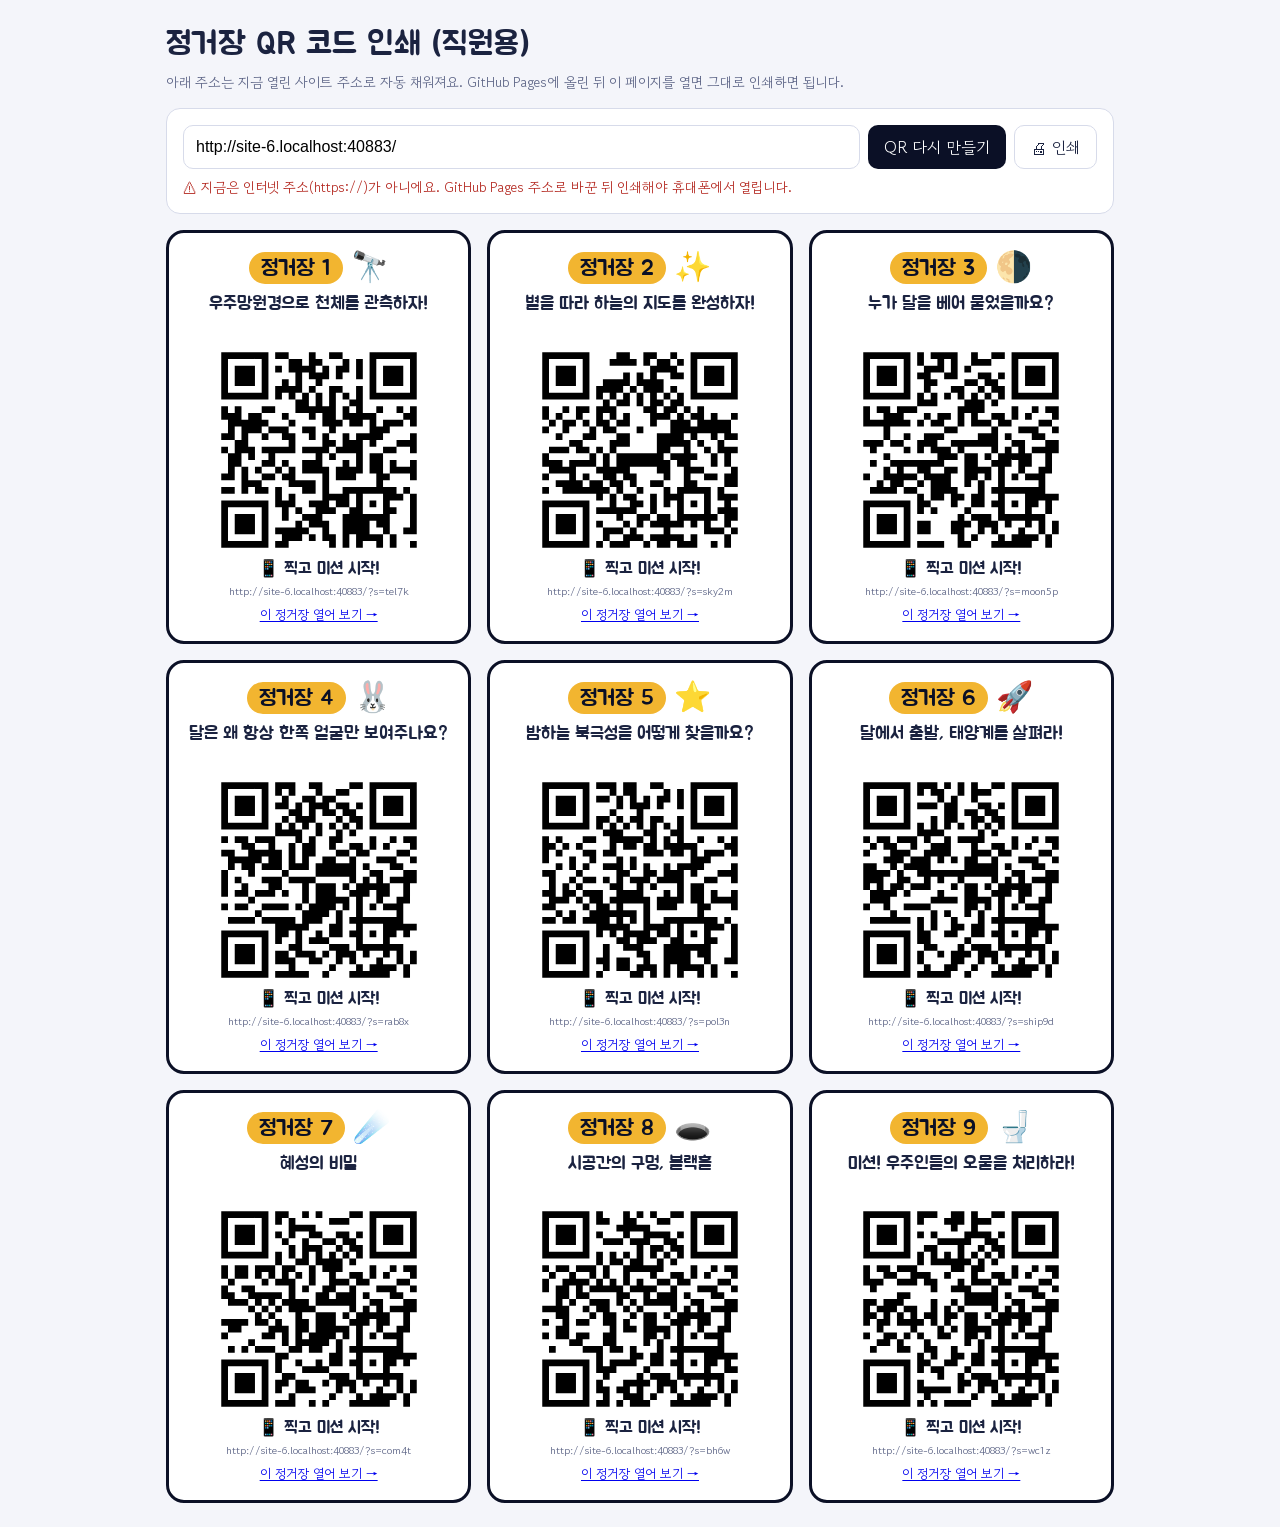
==== qr.html @ aedb0180 "Add files via upload" ====
<!doctype html>
<html lang="ko">
<head>
  <meta charset="utf-8">
  <meta name="viewport" content="width=device-width, initial-scale=1">
  <meta name="robots" content="noindex">
  <title>QR 인쇄 (직원용)</title>
  <link href="https://fonts.googleapis.com/css2?family=Jua&family=Gowun+Dodum&display=swap" rel="stylesheet">
  <style>
    :root { --ink: #1b2340; --soft: #5b6385; --line: #d7dbea; --gold: #f2b530; --navy: #0b1026; }
    * { box-sizing: border-box; }
    body { margin: 0; font-family: "Gowun Dodum", "Apple SD Gothic Neo", sans-serif; color: var(--ink); background: #f4f5fa; }
    .wrap { max-width: 980px; margin: 0 auto; padding: 24px 16px; }
    h1 { font-family: "Jua", sans-serif; font-weight: 400; margin: 0 0 6px; }
    .panel { background: #fff; border: 1px solid var(--line); border-radius: 14px; padding: 16px; margin: 16px 0; }
    .row { display: flex; gap: 8px; flex-wrap: wrap; align-items: center; }
    input { flex: 1 1 320px; min-height: 44px; padding: 8px 12px; font-size: 16px; border: 1px solid var(--line); border-radius: 10px; }
    button { min-height: 44px; padding: 8px 16px; font-size: 16px; border-radius: 10px; border: 0; cursor: pointer; background: var(--navy); color: #fff; font-family: inherit; }
    button.alt { background: #fff; color: var(--ink); border: 1px solid var(--line); }
    .note { color: var(--soft); font-size: 14px; margin: 8px 0 0; }
    .warn { color: #b3261e; }
    .cards { display: grid; grid-template-columns: repeat(auto-fill, minmax(280px, 1fr)); gap: 16px; }
    .qcard {
      background: #fff; border: 3px solid var(--navy); border-radius: 18px; padding: 16px;
      text-align: center; break-inside: avoid; page-break-inside: avoid;
    }
    .qcard .top { display: flex; align-items: center; justify-content: center; gap: 8px; font-family: "Jua", sans-serif; font-size: 22px; }
    .qcard .num { background: var(--gold); color: var(--navy); border-radius: 999px; padding: 2px 12px; }
    .qcard .icon { font-size: 30px; }
    .qcard .ttl { font-family: "Jua", sans-serif; font-size: 18px; margin: 6px 0 10px; min-height: 2.6em; }
    .qcard .qr svg { width: 200px; height: 200px; display: block; margin: 0 auto; }
    .qcard .cta { font-family: "Jua", sans-serif; font-size: 17px; margin-top: 8px; }
    .qcard .url { font-size: 11px; color: var(--soft); word-break: break-all; margin-top: 4px; }
    .qcard .test { font-size: 13px; margin-top: 6px; display: inline-block; }
    @media print {
      body { background: #fff; }
      .no-print { display: none !important; }
      .wrap { padding: 0; max-width: none; }
      .cards { grid-template-columns: repeat(2, 1fr); gap: 10mm; }
      .qcard { height: 125mm; display: flex; flex-direction: column; justify-content: center; }
      .qcard .qr svg { width: 62mm; height: 62mm; }
      .qcard .test { display: none; }
      @page { size: A4; margin: 12mm; }
    }
  </style>
</head>
<body>
  <div class="wrap">
    <div class="no-print">
      <h1>정거장 QR 코드 인쇄 (직원용)</h1>
      <p class="note">아래 주소는 지금 열린 사이트 주소로 자동 채워져요. GitHub Pages에 올린 뒤 이 페이지를 열면 그대로 인쇄하면 됩니다.</p>
      <div class="panel">
        <div class="row">
          <input id="base" type="text" aria-label="사이트 주소">
          <button id="apply">QR 다시 만들기</button>
          <button class="alt" onclick="window.print()">🖨 인쇄</button>
        </div>
        <p class="note" id="base-warn"></p>
      </div>
    </div>
    <div class="cards" id="cards"></div>
  </div>

  <script src="js/data.js"></script>
  <script src="js/vendor/qrcode.js"></script>
  <script>
    (function () {
      var M = window.MISSION;
      var input = document.getElementById("base");
      var warn = document.getElementById("base-warn");

      function defaultBase() {
        var p = location.href.split("?")[0].split("#")[0];
        return p.replace(/qr\.html$/, "");
      }
      function esc(t) { return String(t).replace(/[&<>"]/g, function (c) { return { "&": "&amp;", "<": "&lt;", ">": "&gt;", '"': "&quot;" }[c]; }); }

      function render() {
        var base = input.value.trim();
        if (base && !/\/$/.test(base)) base += "/";
        warn.textContent = /^https:\/\//.test(base) ? "" :
          "⚠ 지금은 인터넷 주소(https://)가 아니에요. GitHub Pages 주소로 바꾼 뒤 인쇄해야 휴대폰에서 열립니다.";
        warn.className = "note" + (warn.textContent ? " warn" : "");

        document.getElementById("cards").innerHTML = M.stations.map(function (s, i) {
          var url = base + "?s=" + encodeURIComponent(s.code);
          var qr = qrcode(0, "M");
          qr.addData(url);
          qr.make();
          return '<div class="qcard">' +
            '<div class="top"><span class="num">정거장 ' + (i + 1) + '</span><span class="icon">' + s.icon + '</span></div>' +
            '<div class="ttl">' + esc(s.title) + '</div>' +
            '<div class="qr">' + qr.createSvgTag({ cellSize: 6, margin: 2, scalable: true }) + '</div>' +
            '<div class="cta">📱 찍고 미션 시작!</div>' +
            '<div class="url">' + esc(url) + '</div>' +
            '<a class="test no-print" href="' + esc(url) + '" target="_blank">이 정거장 열어 보기 →</a>' +
          '</div>';
        }).join("");
      }

      input.value = defaultBase();
      document.getElementById("apply").addEventListener("click", render);
      input.addEventListener("keydown", function (e) { if (e.key === "Enter") render(); });
      render();
    })();
  </script>
</body>
</html>
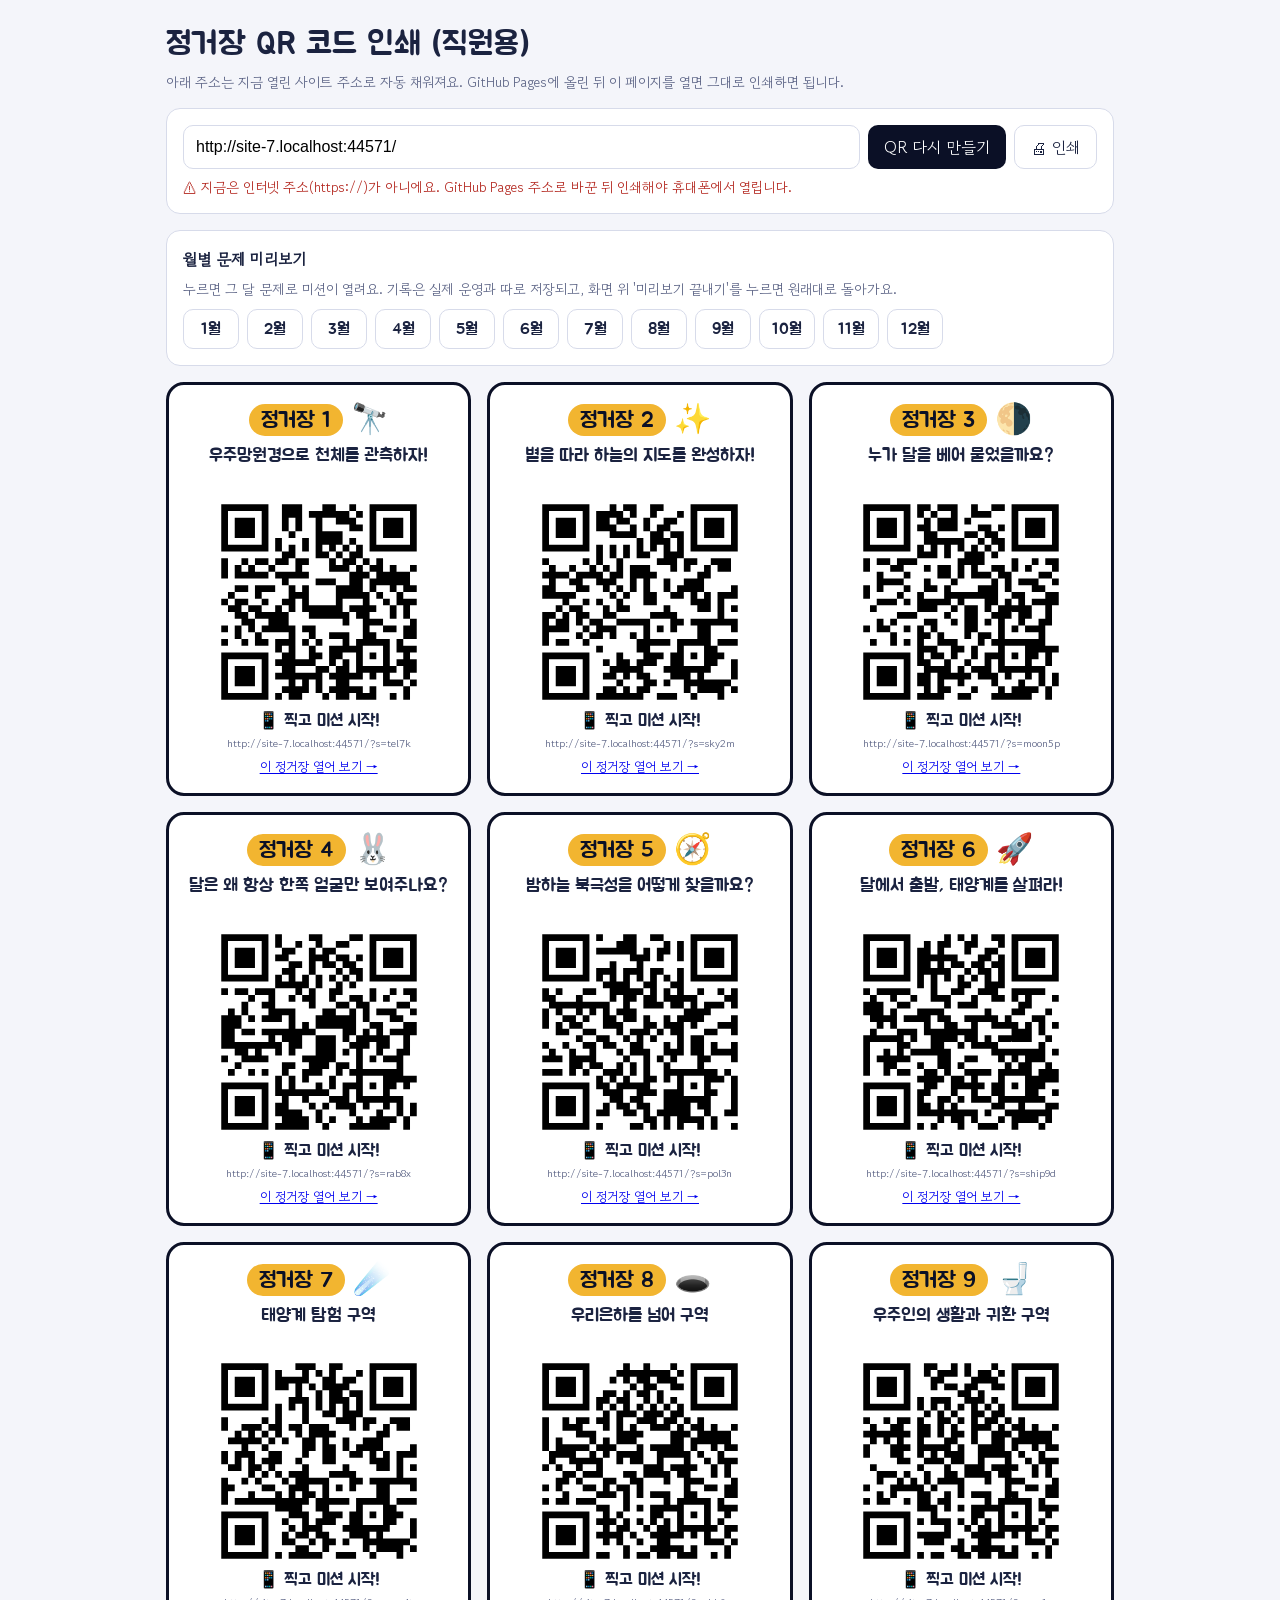
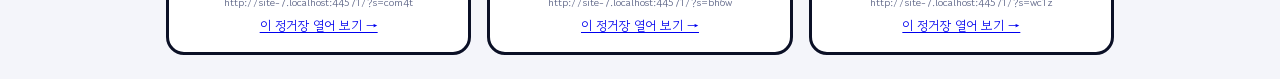
==== commit f0e8e622: "Add files via upload" ====
--- a/qr.html
+++ b/qr.html
@@ -20,6 +20,8 @@
     .note { color: var(--soft); font-size: 14px; margin: 8px 0 0; }
     .warn { color: #b3261e; }
     .cards { display: grid; grid-template-columns: repeat(auto-fill, minmax(280px, 1fr)); gap: 16px; }
+    .mbtn { display: inline-flex; align-items: center; justify-content: center; min-width: 56px; min-height: 40px; border-radius: 10px; border: 1px solid var(--line); text-decoration: none; color: var(--ink); background: #fff; font-family: "Jua", sans-serif; }
+    .mbtn:hover { border-color: var(--navy); }
     .qcard {
       background: #fff; border: 3px solid var(--navy); border-radius: 18px; padding: 16px;
       text-align: center; break-inside: avoid; page-break-inside: avoid;
@@ -37,7 +39,9 @@
       .no-print { display: none !important; }
       .wrap { padding: 0; max-width: none; }
       .cards { grid-template-columns: repeat(2, 1fr); gap: 10mm; }
-      .qcard { height: 125mm; display: flex; flex-direction: column; justify-content: center; }
+      .mbtn { display: inline-flex; align-items: center; justify-content: center; min-width: 56px; min-height: 40px; border-radius: 10px; border: 1px solid var(--line); text-decoration: none; color: var(--ink); background: #fff; font-family: "Jua", sans-serif; }
+    .mbtn:hover { border-color: var(--navy); }
+    .qcard { height: 125mm; display: flex; flex-direction: column; justify-content: center; }
       .qcard .qr svg { width: 62mm; height: 62mm; }
       .qcard .test { display: none; }
       @page { size: A4; margin: 12mm; }
@@ -57,15 +61,20 @@
         </div>
         <p class="note" id="base-warn"></p>
       </div>
+      <div class="panel">
+        <b>월별 문제 미리보기</b>
+        <p class="note">누르면 그 달 문제로 미션이 열려요. 기록은 실제 운영과 따로 저장되고, 화면 위 '미리보기 끝내기'를 누르면 원래대로 돌아가요.</p>
+        <div class="row" id="months" style="margin-top:10px"></div>
+      </div>
     </div>
     <div class="cards" id="cards"></div>
   </div>
 
-  <script src="js/data.js"></script>
+  <script src="js/config.js"></script>
   <script src="js/vendor/qrcode.js"></script>
   <script>
     (function () {
-      var M = window.MISSION;
+      var M = window.MISSION_CONFIG;
       var input = document.getElementById("base");
       var warn = document.getElementById("base-warn");
 
@@ -89,7 +98,7 @@
           qr.make();
           return '<div class="qcard">' +
             '<div class="top"><span class="num">정거장 ' + (i + 1) + '</span><span class="icon">' + s.icon + '</span></div>' +
-            '<div class="ttl">' + esc(s.title) + '</div>' +
+            '<div class="ttl">' + esc(s.exhibit) + '</div>' +
             '<div class="qr">' + qr.createSvgTag({ cellSize: 6, margin: 2, scalable: true }) + '</div>' +
             '<div class="cta">📱 찍고 미션 시작!</div>' +
             '<div class="url">' + esc(url) + '</div>' +
@@ -98,6 +107,9 @@
         }).join("");
       }
 
+      var mb = "";
+      for (var m = 1; m <= 12; m++) mb += '<a class="mbtn" target="_blank" href="index.html?set=' + m + '">' + m + "월</a>";
+      document.getElementById("months").innerHTML = mb;
       input.value = defaultBase();
       document.getElementById("apply").addEventListener("click", render);
       input.addEventListener("keydown", function (e) { if (e.key === "Enter") render(); });
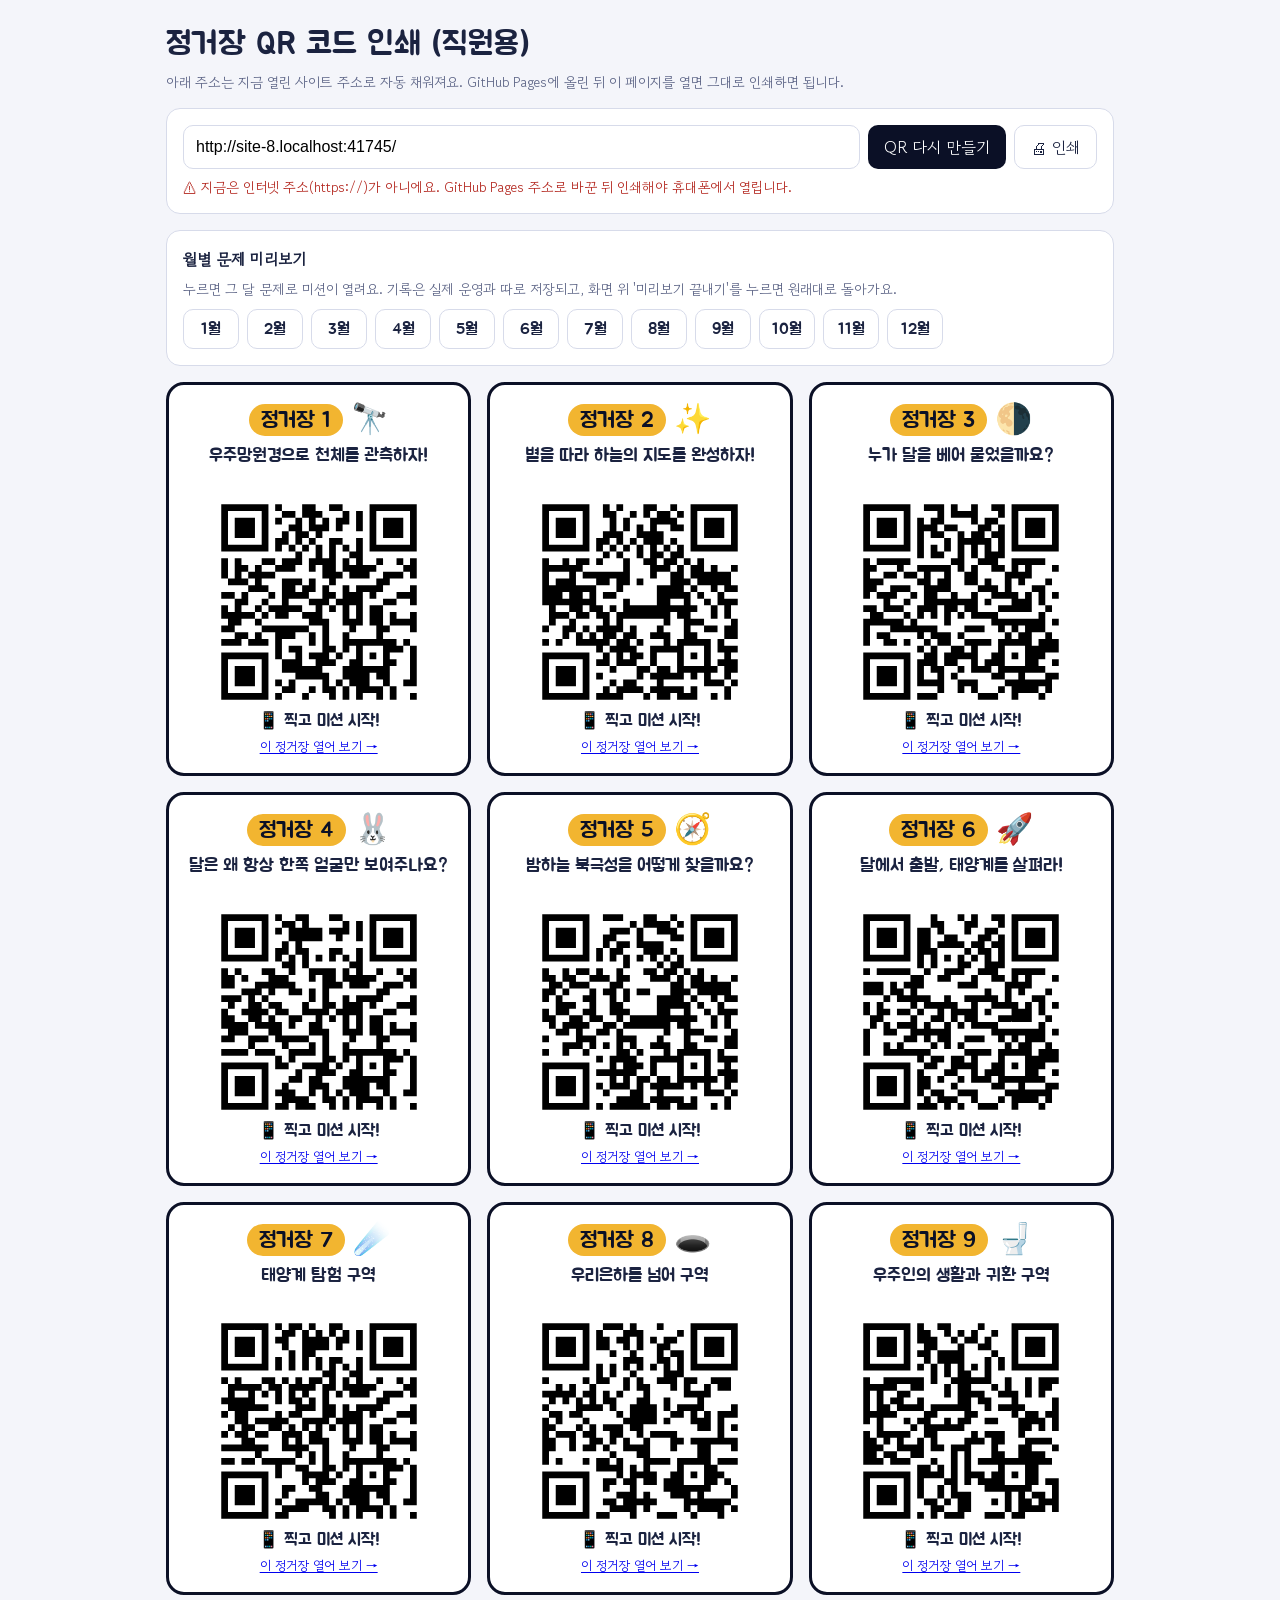
==== commit b4f5774b: "Update qr.html" ====
--- a/qr.html
+++ b/qr.html
@@ -101,7 +101,7 @@
             '<div class="ttl">' + esc(s.exhibit) + '</div>' +
             '<div class="qr">' + qr.createSvgTag({ cellSize: 6, margin: 2, scalable: true }) + '</div>' +
             '<div class="cta">📱 찍고 미션 시작!</div>' +
-            '<div class="url">' + esc(url) + '</div>' +
+            /*'<div class="url">' + esc(url) + '</div>' +*/
             '<a class="test no-print" href="' + esc(url) + '" target="_blank">이 정거장 열어 보기 →</a>' +
           '</div>';
         }).join("");
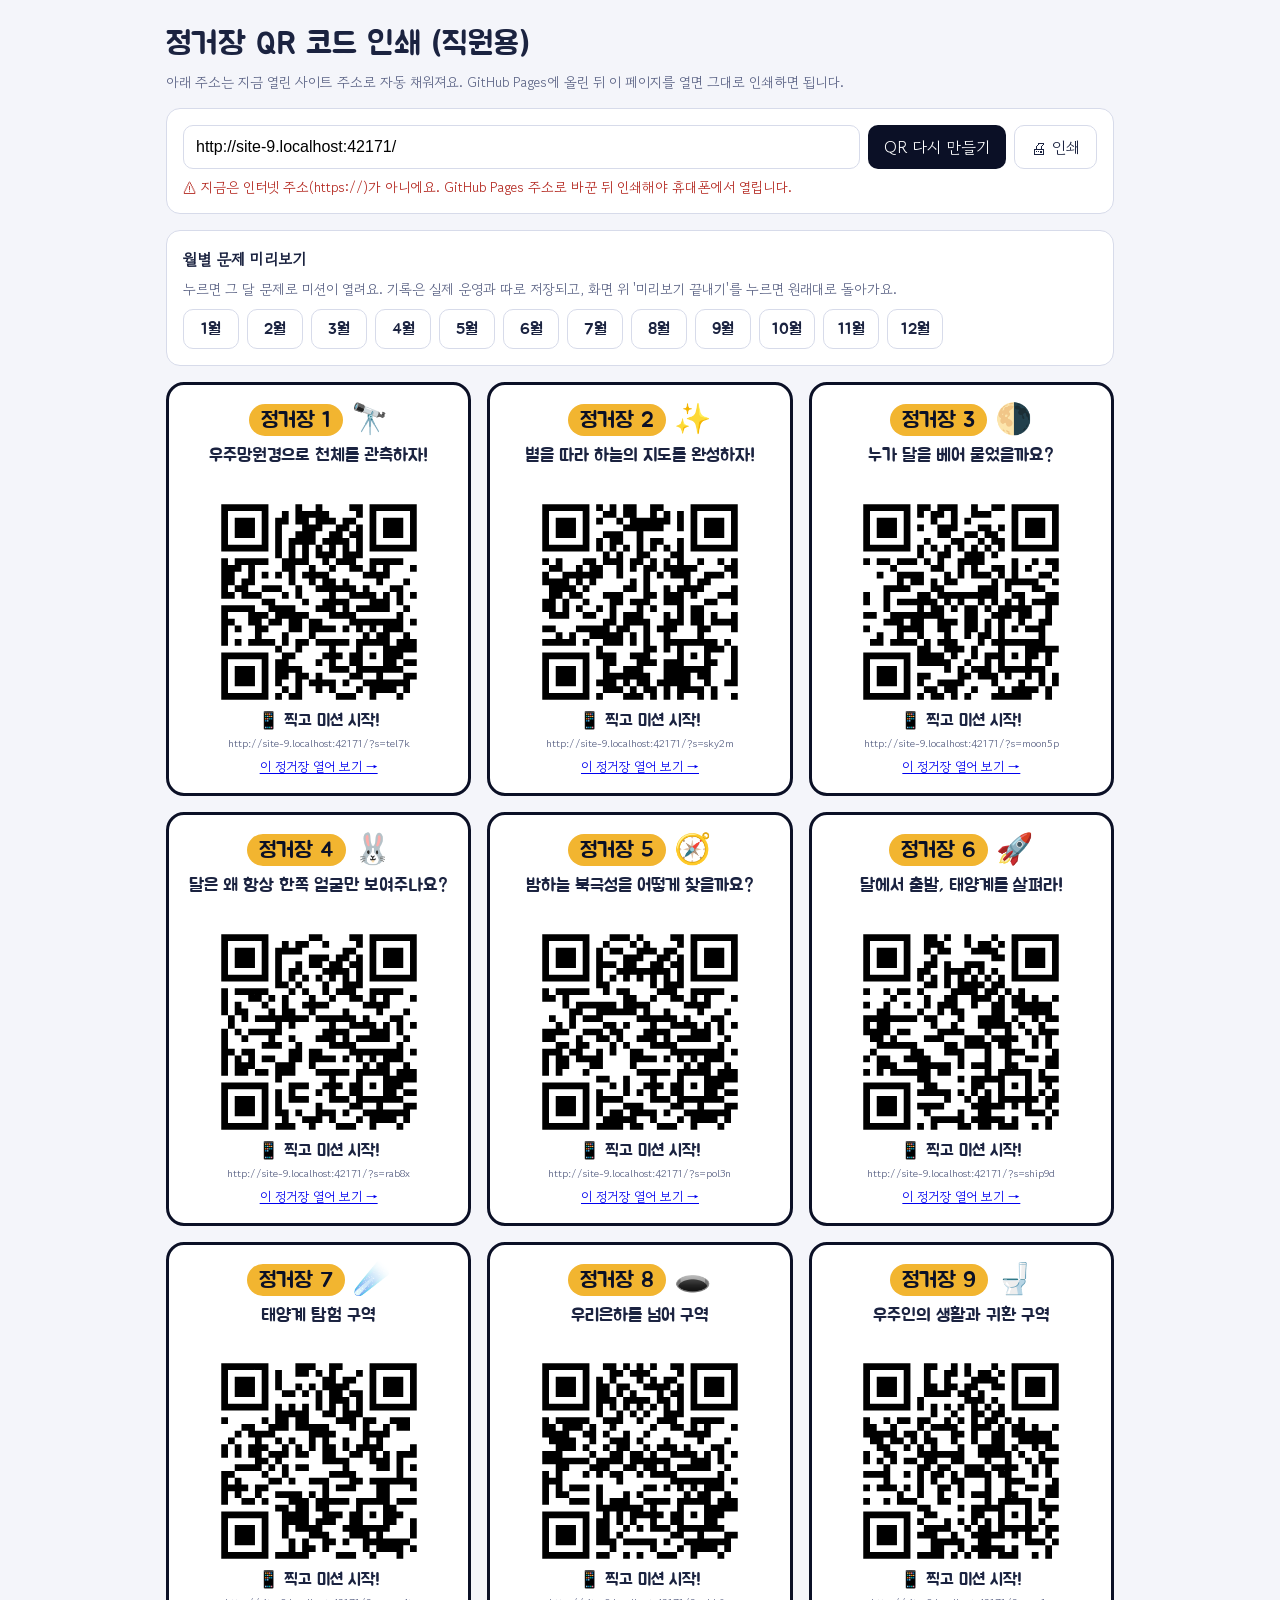
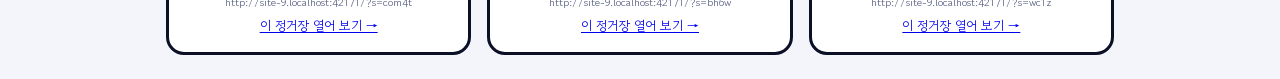
==== commit 0e751f9a: "Add files via upload" ====
--- a/qr.html
+++ b/qr.html
@@ -37,14 +37,16 @@
     @media print {
       body { background: #fff; }
       .no-print { display: none !important; }
-      .wrap { padding: 0; max-width: none; }
+      .wrap { padding: 12mm; max-width: none; }
       .cards { grid-template-columns: repeat(2, 1fr); gap: 10mm; }
       .mbtn { display: inline-flex; align-items: center; justify-content: center; min-width: 56px; min-height: 40px; border-radius: 10px; border: 1px solid var(--line); text-decoration: none; color: var(--ink); background: #fff; font-family: "Jua", sans-serif; }
     .mbtn:hover { border-color: var(--navy); }
     .qcard { height: 125mm; display: flex; flex-direction: column; justify-content: center; }
       .qcard .qr svg { width: 62mm; height: 62mm; }
-      .qcard .test { display: none; }
-      @page { size: A4; margin: 12mm; }
+      .qcard .test, .qcard .url { display: none; }
+      /* 여백을 0으로 두면 브라우저가 위아래에 페이지 주소·날짜를 넣지 않아요.
+         대신 위 .wrap의 안쪽 여백(12mm)으로 종이 가장자리를 띄웁니다. */
+      @page { size: A4; margin: 0; }
     }
   </style>
 </head>
@@ -101,7 +103,7 @@
             '<div class="ttl">' + esc(s.exhibit) + '</div>' +
             '<div class="qr">' + qr.createSvgTag({ cellSize: 6, margin: 2, scalable: true }) + '</div>' +
             '<div class="cta">📱 찍고 미션 시작!</div>' +
-            /*'<div class="url">' + esc(url) + '</div>' +*/
+            '<div class="url">' + esc(url) + '</div>' +
             '<a class="test no-print" href="' + esc(url) + '" target="_blank">이 정거장 열어 보기 →</a>' +
           '</div>';
         }).join("");
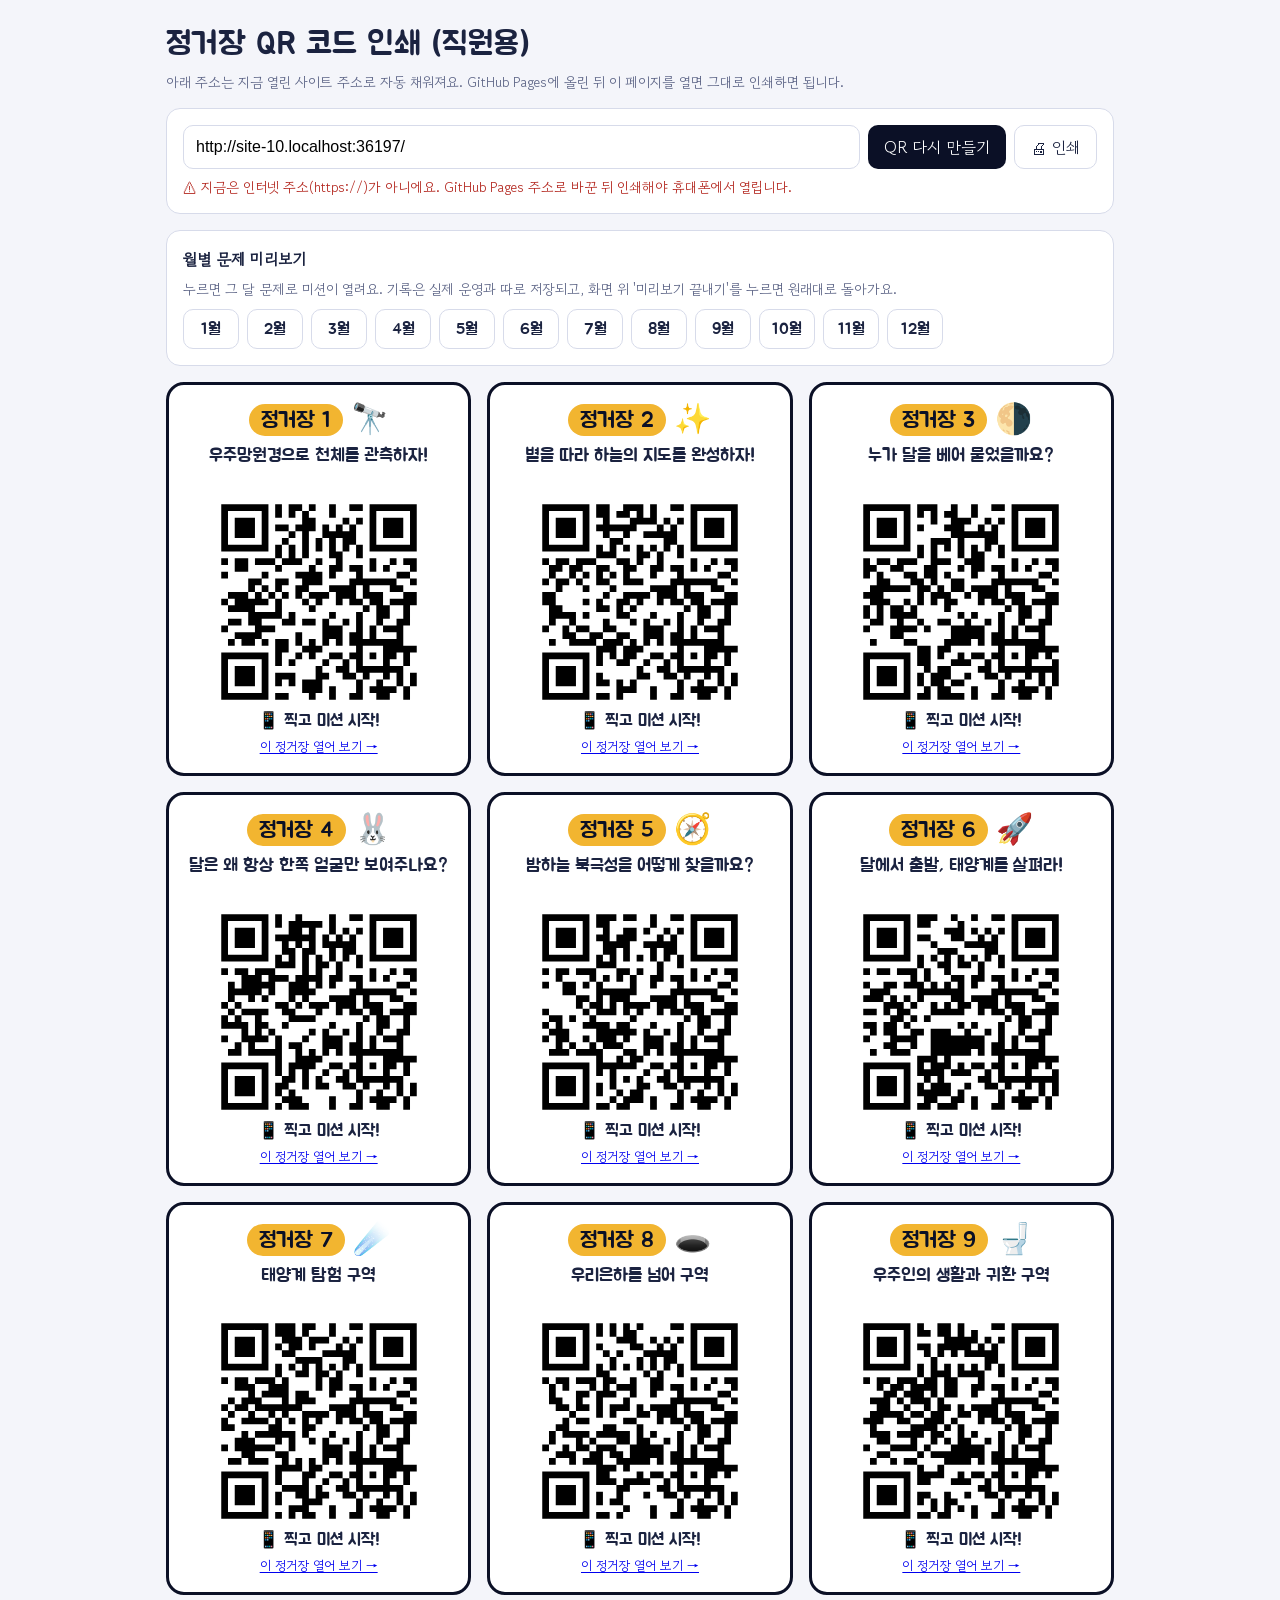
==== commit df823be2: "Remove URL display from QR code section Removed the URL display div from the QR code section." ====
--- a/qr.html
+++ b/qr.html
@@ -103,7 +103,6 @@
             '<div class="ttl">' + esc(s.exhibit) + '</div>' +
             '<div class="qr">' + qr.createSvgTag({ cellSize: 6, margin: 2, scalable: true }) + '</div>' +
             '<div class="cta">📱 찍고 미션 시작!</div>' +
-            '<div class="url">' + esc(url) + '</div>' +
             '<a class="test no-print" href="' + esc(url) + '" target="_blank">이 정거장 열어 보기 →</a>' +
           '</div>';
         }).join("");
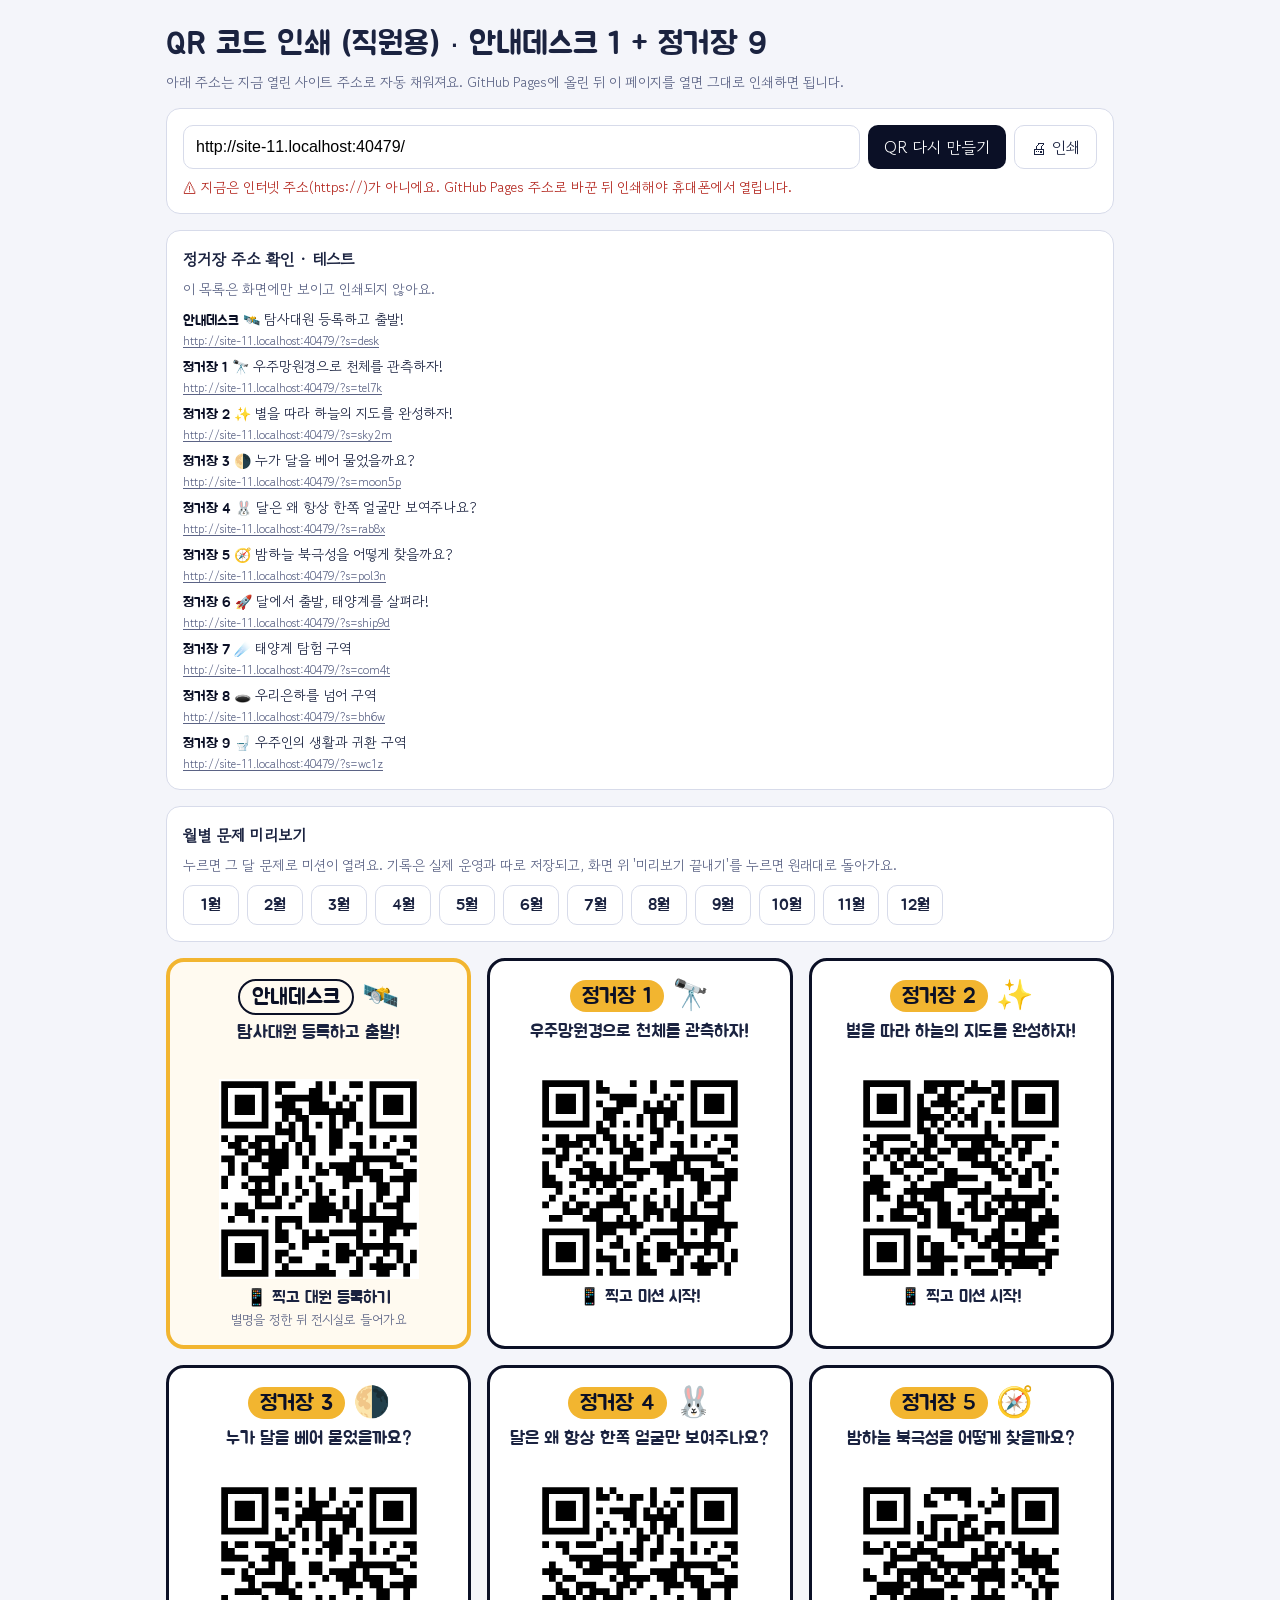
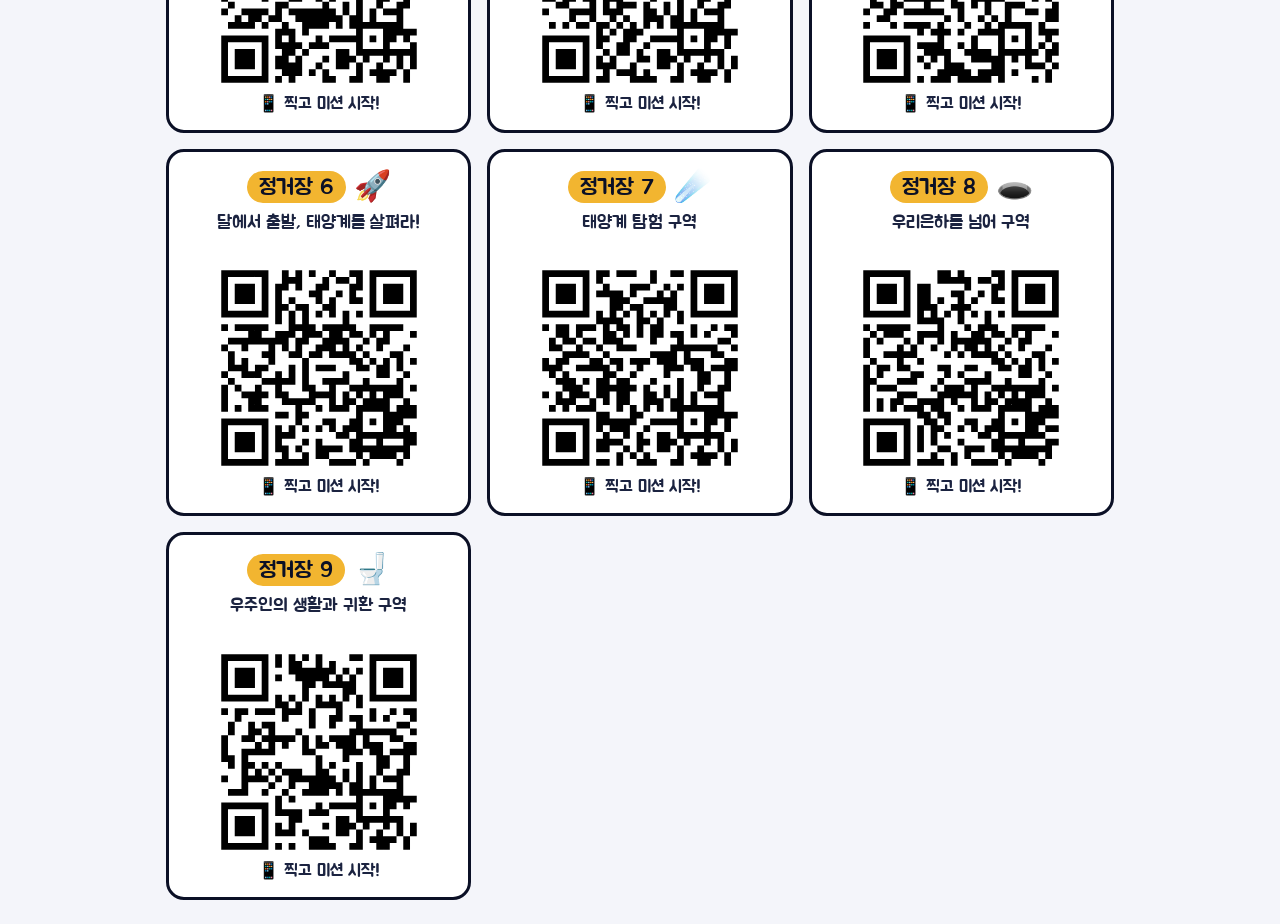
==== commit ec3e4ef4: "Add files via upload" ====
--- a/qr.html
+++ b/qr.html
@@ -22,30 +22,37 @@
     .cards { display: grid; grid-template-columns: repeat(auto-fill, minmax(280px, 1fr)); gap: 16px; }
     .mbtn { display: inline-flex; align-items: center; justify-content: center; min-width: 56px; min-height: 40px; border-radius: 10px; border: 1px solid var(--line); text-decoration: none; color: var(--ink); background: #fff; font-family: "Jua", sans-serif; }
     .mbtn:hover { border-color: var(--navy); }
+    .sheet { display: contents; }
+    body { -webkit-print-color-adjust: exact; print-color-adjust: exact; }
     .qcard {
       background: #fff; border: 3px solid var(--navy); border-radius: 18px; padding: 16px;
       text-align: center; break-inside: avoid; page-break-inside: avoid;
     }
     .qcard .top { display: flex; align-items: center; justify-content: center; gap: 8px; font-family: "Jua", sans-serif; font-size: 22px; }
+    .qcard.desk { border-color: var(--gold); border-width: 4px; background: #fffaf0; }
+    .qcard.desk .num { background: none; color: var(--navy); border: 2px solid var(--navy); }
+    .qcard .sub { font-size: 13px; color: var(--soft); margin-top: 2px; }
+    .links { list-style: none; }
+    .links b { font-family: "Jua", sans-serif; font-weight: 400; color: var(--navy); }
     .qcard .num { background: var(--gold); color: var(--navy); border-radius: 999px; padding: 2px 12px; }
     .qcard .icon { font-size: 30px; }
     .qcard .ttl { font-family: "Jua", sans-serif; font-size: 18px; margin: 6px 0 10px; min-height: 2.6em; }
     .qcard .qr svg { width: 200px; height: 200px; display: block; margin: 0 auto; }
     .qcard .cta { font-family: "Jua", sans-serif; font-size: 17px; margin-top: 8px; }
-    .qcard .url { font-size: 11px; color: var(--soft); word-break: break-all; margin-top: 4px; }
-    .qcard .test { font-size: 13px; margin-top: 6px; display: inline-block; }
+    .links { margin: 10px 0 0; padding-left: 0; font-size: 14px; display: grid; gap: 6px; }
+    .links a { color: var(--soft); word-break: break-all; font-size: 12px; }
     @media print {
       body { background: #fff; }
       .no-print { display: none !important; }
-      .wrap { padding: 12mm; max-width: none; }
-      .cards { grid-template-columns: repeat(2, 1fr); gap: 10mm; }
-      .mbtn { display: inline-flex; align-items: center; justify-content: center; min-width: 56px; min-height: 40px; border-radius: 10px; border: 1px solid var(--line); text-decoration: none; color: var(--ink); background: #fff; font-family: "Jua", sans-serif; }
-    .mbtn:hover { border-color: var(--navy); }
-    .qcard { height: 125mm; display: flex; flex-direction: column; justify-content: center; }
+      .wrap { padding: 0; max-width: none; }
+      .cards { display: block; }
+      /* 종이 한 장 = 카드 4장. 종이마다 안쪽 여백 12mm를 두어 2·3쪽도 잘리지 않아요. */
+      .sheet { display: grid; grid-template-columns: repeat(2, 1fr); gap: 10mm; align-content: start;
+               height: 297mm; padding: 12mm; break-after: page; page-break-after: always; }
+      .sheet:last-child { break-after: auto; page-break-after: auto; }
+      .qcard { height: 125mm; display: flex; flex-direction: column; justify-content: center; }
       .qcard .qr svg { width: 62mm; height: 62mm; }
-      .qcard .test, .qcard .url { display: none; }
-      /* 여백을 0으로 두면 브라우저가 위아래에 페이지 주소·날짜를 넣지 않아요.
-         대신 위 .wrap의 안쪽 여백(12mm)으로 종이 가장자리를 띄웁니다. */
+      /* 여백을 0으로 두면 브라우저가 위아래에 페이지 주소·날짜를 넣지 않아요. */
       @page { size: A4; margin: 0; }
     }
   </style>
@@ -53,7 +60,7 @@
 <body>
   <div class="wrap">
     <div class="no-print">
-      <h1>정거장 QR 코드 인쇄 (직원용)</h1>
+      <h1>QR 코드 인쇄 (직원용) · 안내데스크 1 + 정거장 9</h1>
       <p class="note">아래 주소는 지금 열린 사이트 주소로 자동 채워져요. GitHub Pages에 올린 뒤 이 페이지를 열면 그대로 인쇄하면 됩니다.</p>
       <div class="panel">
         <div class="row">
@@ -62,6 +69,11 @@
           <button class="alt" onclick="window.print()">🖨 인쇄</button>
         </div>
         <p class="note" id="base-warn"></p>
+      </div>
+      <div class="panel">
+        <b>정거장 주소 확인 · 테스트</b>
+        <p class="note">이 목록은 화면에만 보이고 인쇄되지 않아요.</p>
+        <ul id="links" class="links"></ul>
       </div>
       <div class="panel">
         <b>월별 문제 미리보기</b>
@@ -93,19 +105,34 @@
           "⚠ 지금은 인터넷 주소(https://)가 아니에요. GitHub Pages 주소로 바꾼 뒤 인쇄해야 휴대폰에서 열립니다.";
         warn.className = "note" + (warn.textContent ? " warn" : "");
 
-        document.getElementById("cards").innerHTML = M.stations.map(function (s, i) {
-          var url = base + "?s=" + encodeURIComponent(s.code);
+        // 안내데스크 QR(출발용)을 맨 앞에, 그다음 전시실 정거장 9곳
+        var D = M.desk;
+        var items = [{ code: D.code, icon: D.icon, badge: D.label, title: D.title, cta: "📱 찍고 대원 등록하기", desk: true }]
+          .concat(M.stations.map(function (s, i) {
+            return { code: s.code, icon: s.icon, badge: "정거장 " + (i + 1), title: s.exhibit, cta: "📱 찍고 미션 시작!" };
+          }));
+
+        document.getElementById("links").innerHTML = items.map(function (it) {
+          var url = base + "?s=" + encodeURIComponent(it.code);
+          return '<li><b>' + esc(it.badge) + '</b> ' + it.icon + ' ' + esc(it.title) + '<br><a href="' + esc(url) + '" target="_blank">' + esc(url) + '</a></li>';
+        }).join("");
+
+        var cardHtml = items.map(function (it) {
+          var url = base + "?s=" + encodeURIComponent(it.code);
           var qr = qrcode(0, "M");
           qr.addData(url);
           qr.make();
-          return '<div class="qcard">' +
-            '<div class="top"><span class="num">정거장 ' + (i + 1) + '</span><span class="icon">' + s.icon + '</span></div>' +
-            '<div class="ttl">' + esc(s.exhibit) + '</div>' +
+          return '<div class="qcard' + (it.desk ? ' desk' : '') + '">' +
+            '<div class="top"><span class="num">' + esc(it.badge) + '</span><span class="icon">' + it.icon + '</span></div>' +
+            '<div class="ttl">' + esc(it.title) + '</div>' +
             '<div class="qr">' + qr.createSvgTag({ cellSize: 6, margin: 2, scalable: true }) + '</div>' +
-            '<div class="cta">📱 찍고 미션 시작!</div>' +
-            '<a class="test no-print" href="' + esc(url) + '" target="_blank">이 정거장 열어 보기 →</a>' +
+            '<div class="cta">' + it.cta + '</div>' +
+            (it.desk ? '<div class="sub">별명을 정한 뒤 전시실로 들어가요</div>' : '') +
           '</div>';
-        }).join("");
+        });
+        var sheets = "";
+        for (var k = 0; k < cardHtml.length; k += 4) sheets += '<div class="sheet">' + cardHtml.slice(k, k + 4).join("") + '</div>';
+        document.getElementById("cards").innerHTML = sheets;
       }
 
       var mb = "";
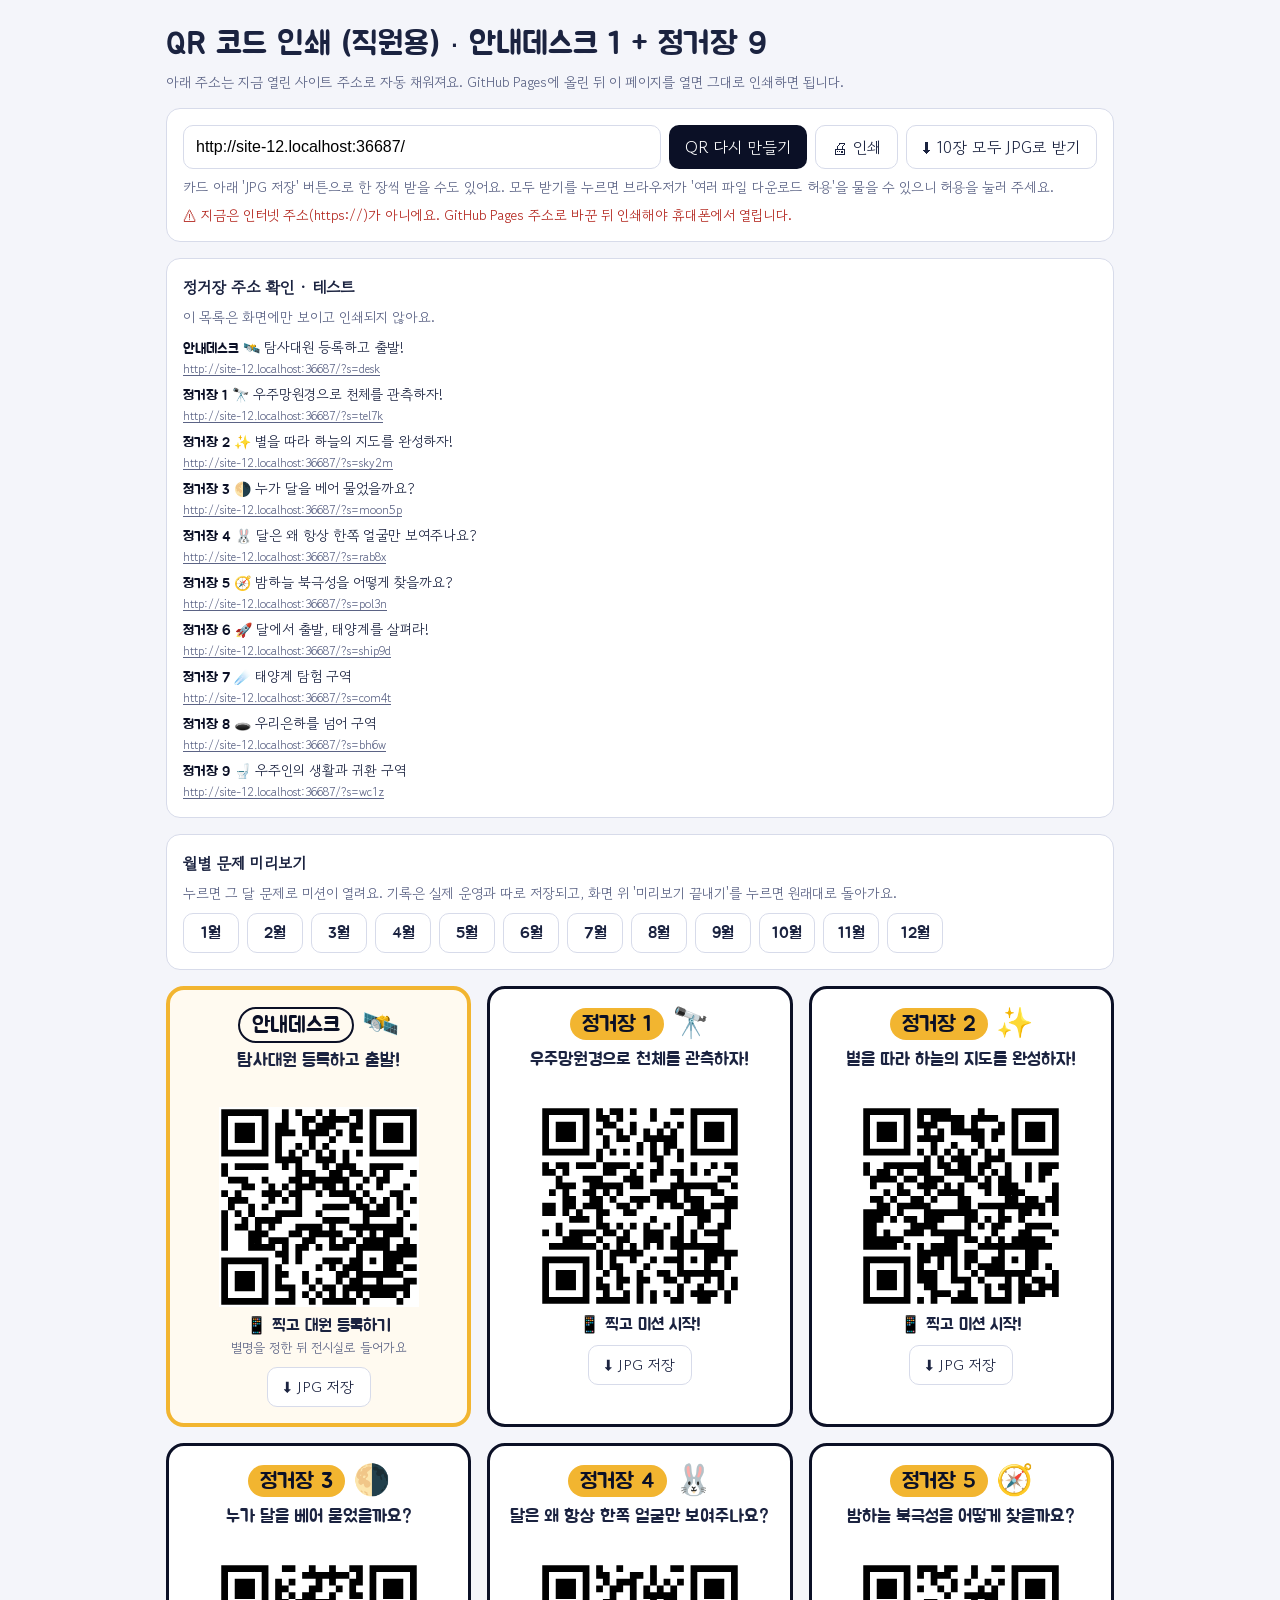
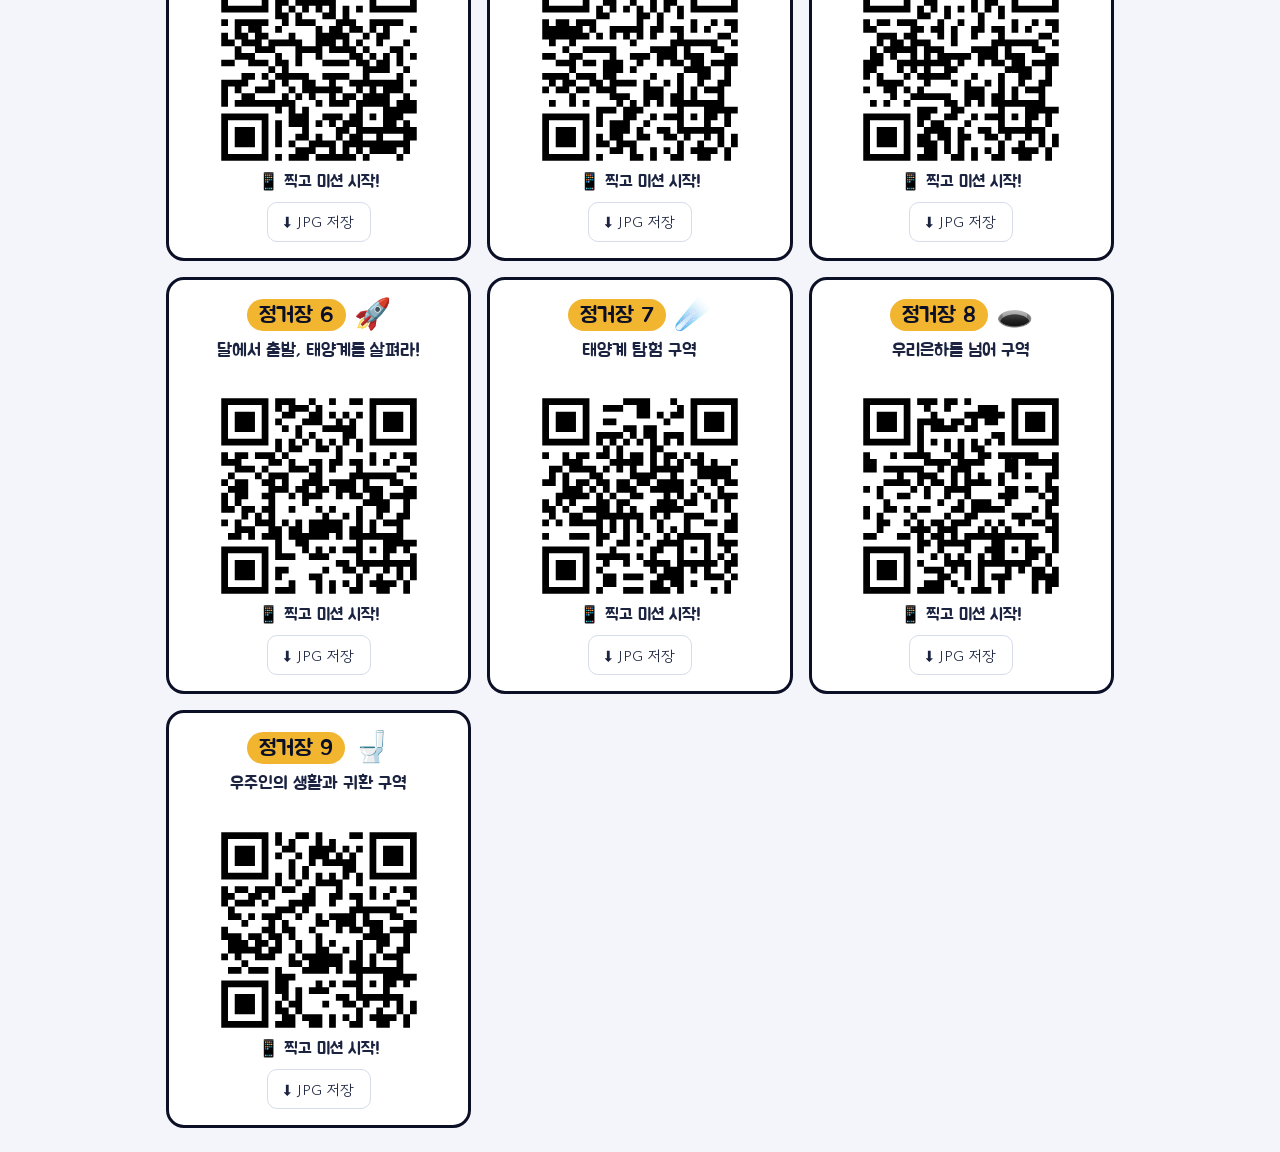
==== commit 98ca9dc6: "Add files via upload" ====
--- a/qr.html
+++ b/qr.html
@@ -41,6 +41,8 @@
     .qcard .cta { font-family: "Jua", sans-serif; font-size: 17px; margin-top: 8px; }
     .links { margin: 10px 0 0; padding-left: 0; font-size: 14px; display: grid; gap: 6px; }
     .links a { color: var(--soft); word-break: break-all; font-size: 12px; }
+    .qcard .dl { margin-top: 10px; min-height: 40px; font-size: 15px; }
+    #dl-all[disabled] { opacity: .6; cursor: default; }
     @media print {
       body { background: #fff; }
       .no-print { display: none !important; }
@@ -67,7 +69,9 @@
           <input id="base" type="text" aria-label="사이트 주소">
           <button id="apply">QR 다시 만들기</button>
           <button class="alt" onclick="window.print()">🖨 인쇄</button>
+          <button class="alt" id="dl-all">⬇ 10장 모두 JPG로 받기</button>
         </div>
+        <p class="note">카드 아래 'JPG 저장' 버튼으로 한 장씩 받을 수도 있어요. 모두 받기를 누르면 브라우저가 '여러 파일 다운로드 허용'을 물을 수 있으니 허용을 눌러 주세요.</p>
         <p class="note" id="base-warn"></p>
       </div>
       <div class="panel">
@@ -98,8 +102,115 @@
       }
       function esc(t) { return String(t).replace(/[&<>"]/g, function (c) { return { "&": "&amp;", "<": "&lt;", ">": "&gt;", '"': "&quot;" }[c]; }); }
 
+      var items = [], base = "";
+
+      /* ---------- JPG 만들기: 카드를 캔버스에 직접 그려요 (약 9 × 12.7cm, 300dpi) ---------- */
+      var W = 1063, H = 1500;
+      function rr(ctx, x, y, w, h, r) {
+        ctx.beginPath();
+        ctx.moveTo(x + r, y); ctx.arcTo(x + w, y, x + w, y + h, r); ctx.arcTo(x + w, y + h, x, y + h, r);
+        ctx.arcTo(x, y + h, x, y, r); ctx.arcTo(x, y, x + w, y, r); ctx.closePath();
+      }
+      function wrap(ctx, text, maxW) {
+        var words = String(text).split(" "), lines = [], line = "";
+        words.forEach(function (w) {
+          var t = line ? line + " " + w : w;
+          if (ctx.measureText(t).width <= maxW) { line = t; return; }
+          if (line) lines.push(line);
+          line = w;
+          while (ctx.measureText(line).width > maxW) {           // 아주 긴 낱말은 글자 단위로 자름
+            var k = line.length; while (k > 1 && ctx.measureText(line.slice(0, k)).width > maxW) k--;
+            lines.push(line.slice(0, k)); line = line.slice(k);
+          }
+        });
+        if (line) lines.push(line);
+        return lines;
+      }
+      function drawCard(it) {
+        var url = base + "?s=" + encodeURIComponent(it.code);
+        var c = document.createElement("canvas"); c.width = W; c.height = H;
+        var ctx = c.getContext("2d");
+        var NAVY = "#0b1026", GOLD = "#f2b530", SOFT = "#5b6385";
+        // 글자는 한글 글꼴로만 그리고(띄어쓰기 폭이 일정), 이모지는 따로 그려요.
+        var KR = ', "Apple SD Gothic Neo", "Malgun Gothic", "Noto Sans KR", sans-serif';
+        var EMOJI = '"Apple Color Emoji", "Segoe UI Emoji", "Noto Color Emoji", sans-serif';
+        ctx.fillStyle = "#ffffff"; ctx.fillRect(0, 0, W, H);
+        // 테두리
+        var bw = it.desk ? 18 : 14;
+        rr(ctx, 30, 30, W - 60, H - 60, 60);
+        ctx.fillStyle = it.desk ? "#fffaf0" : "#ffffff"; ctx.fill();
+        ctx.lineWidth = bw; ctx.strokeStyle = it.desk ? GOLD : NAVY; ctx.stroke();
+        ctx.textAlign = "center"; ctx.textBaseline = "middle";
+        // 배지 + 아이콘
+        ctx.font = '76px "Jua"' + KR;
+        var bt = it.badge, bwid = ctx.measureText(bt).width + 70, ic = 100, gap = 26;
+        var total = bwid + gap + ic, bx = (W - total) / 2, by = 120, bh = 112;
+        rr(ctx, bx, by, bwid, bh, bh / 2);
+        if (it.desk) { ctx.lineWidth = 7; ctx.strokeStyle = NAVY; ctx.stroke(); }
+        else { ctx.fillStyle = GOLD; ctx.fill(); }
+        ctx.fillStyle = NAVY; ctx.fillText(bt, bx + bwid / 2, by + bh / 2 + 4);
+        ctx.font = '96px ' + EMOJI;
+        ctx.fillText(it.icon, bx + bwid + gap + ic / 2, by + bh / 2 + 4);
+        // 제목 (최대 2줄)
+        ctx.font = '64px "Jua"' + KR; ctx.fillStyle = NAVY;
+        var lines = wrap(ctx, it.title, W - 200).slice(0, 2);
+        var ty = lines.length === 1 ? 335 : 300;
+        lines.forEach(function (ln, i) { ctx.fillText(ln, W / 2, ty + i * 78); });
+        // QR
+        var qr = qrcode(0, "M"); qr.addData(url); qr.make();
+        var n = qr.getModuleCount(), size = 680, cell = size / (n + 4), qx = (W - size) / 2, qy = 430;
+        ctx.fillStyle = "#ffffff"; ctx.fillRect(qx, qy, size, size);
+        ctx.fillStyle = "#000000";
+        for (var r = 0; r < n; r++) for (var col = 0; col < n; col++) {
+          if (qr.isDark(r, col)) ctx.fillRect(Math.floor(qx + (col + 2) * cell), Math.floor(qy + (r + 2) * cell), Math.ceil(cell), Math.ceil(cell));
+        }
+        // 안내 문구
+        // "📱 찍고 …": 이모지와 글자를 나눠서 가운데 정렬
+        var cy = it.desk ? 1235 : 1260, ctaText = it.cta.replace(/^📱\s*/, "");
+        ctx.font = '66px "Jua"' + KR; var tw = ctx.measureText(ctaText).width;
+        var ew = 80, gx = (W - (ew + 20 + tw)) / 2;
+        ctx.textAlign = "left"; ctx.fillStyle = NAVY;
+        ctx.font = '64px ' + EMOJI; ctx.fillText("📱", gx, cy);
+        ctx.font = '66px "Jua"' + KR; ctx.fillText(ctaText, gx + ew + 20, cy);
+        ctx.textAlign = "center";
+        if (it.desk) { ctx.fillStyle = SOFT; ctx.font = '44px "Gowun Dodum"' + KR; ctx.fillText("별명을 정한 뒤 전시실로 들어가요", W / 2, 1325); }
+        return c;
+      }
+      function fileName(i) {
+        var n = String(i).padStart(2, "0");
+        return "QR_" + n + "_" + items[i].badge.replace(/\s+/g, "") + ".jpg";
+      }
+      function fontsReady() {
+        if (!document.fonts || !document.fonts.load) return Promise.resolve();
+        return Promise.all([document.fonts.load('64px "Jua"', "가"), document.fonts.load('44px "Gowun Dodum"', "가")]).catch(function () {});
+      }
+      function saveJpg(i) {
+        return fontsReady().then(function () {
+          return new Promise(function (done) {
+            drawCard(items[i]).toBlob(function (blob) {
+              var a = document.createElement("a");
+              a.href = URL.createObjectURL(blob); a.download = fileName(i);
+              document.body.appendChild(a); a.click(); a.remove();
+              setTimeout(function () { URL.revokeObjectURL(a.href); }, 4000);
+              done();
+            }, "image/jpeg", 0.95);
+          });
+        });
+      }
+      document.getElementById("dl-all").addEventListener("click", function () {
+        var btn = this, i = 0; btn.disabled = true;
+        (function next() {
+          if (i >= items.length) { btn.disabled = false; btn.textContent = "⬇ 10장 모두 JPG로 받기"; return; }
+          btn.textContent = "저장 중… " + (i + 1) + " / " + items.length;
+          saveJpg(i++).then(function () { setTimeout(next, 500); });
+        })();
+      });
+      document.getElementById("cards").addEventListener("click", function (e) {
+        var b = e.target.closest(".dl"); if (b) saveJpg(Number(b.getAttribute("data-i")));
+      });
+
       function render() {
-        var base = input.value.trim();
+        base = input.value.trim();
         if (base && !/\/$/.test(base)) base += "/";
         warn.textContent = /^https:\/\//.test(base) ? "" :
           "⚠ 지금은 인터넷 주소(https://)가 아니에요. GitHub Pages 주소로 바꾼 뒤 인쇄해야 휴대폰에서 열립니다.";
@@ -107,7 +218,7 @@
 
         // 안내데스크 QR(출발용)을 맨 앞에, 그다음 전시실 정거장 9곳
         var D = M.desk;
-        var items = [{ code: D.code, icon: D.icon, badge: D.label, title: D.title, cta: "📱 찍고 대원 등록하기", desk: true }]
+        items = [{ code: D.code, icon: D.icon, badge: D.label, title: D.title, cta: "📱 찍고 대원 등록하기", desk: true }]
           .concat(M.stations.map(function (s, i) {
             return { code: s.code, icon: s.icon, badge: "정거장 " + (i + 1), title: s.exhibit, cta: "📱 찍고 미션 시작!" };
           }));
@@ -117,7 +228,7 @@
           return '<li><b>' + esc(it.badge) + '</b> ' + it.icon + ' ' + esc(it.title) + '<br><a href="' + esc(url) + '" target="_blank">' + esc(url) + '</a></li>';
         }).join("");
 
-        var cardHtml = items.map(function (it) {
+        var cardHtml = items.map(function (it, i) {
           var url = base + "?s=" + encodeURIComponent(it.code);
           var qr = qrcode(0, "M");
           qr.addData(url);
@@ -128,6 +239,7 @@
             '<div class="qr">' + qr.createSvgTag({ cellSize: 6, margin: 2, scalable: true }) + '</div>' +
             '<div class="cta">' + it.cta + '</div>' +
             (it.desk ? '<div class="sub">별명을 정한 뒤 전시실로 들어가요</div>' : '') +
+            '<button type="button" class="alt dl no-print" data-i="' + i + '">⬇ JPG 저장</button>' +
           '</div>';
         });
         var sheets = "";
